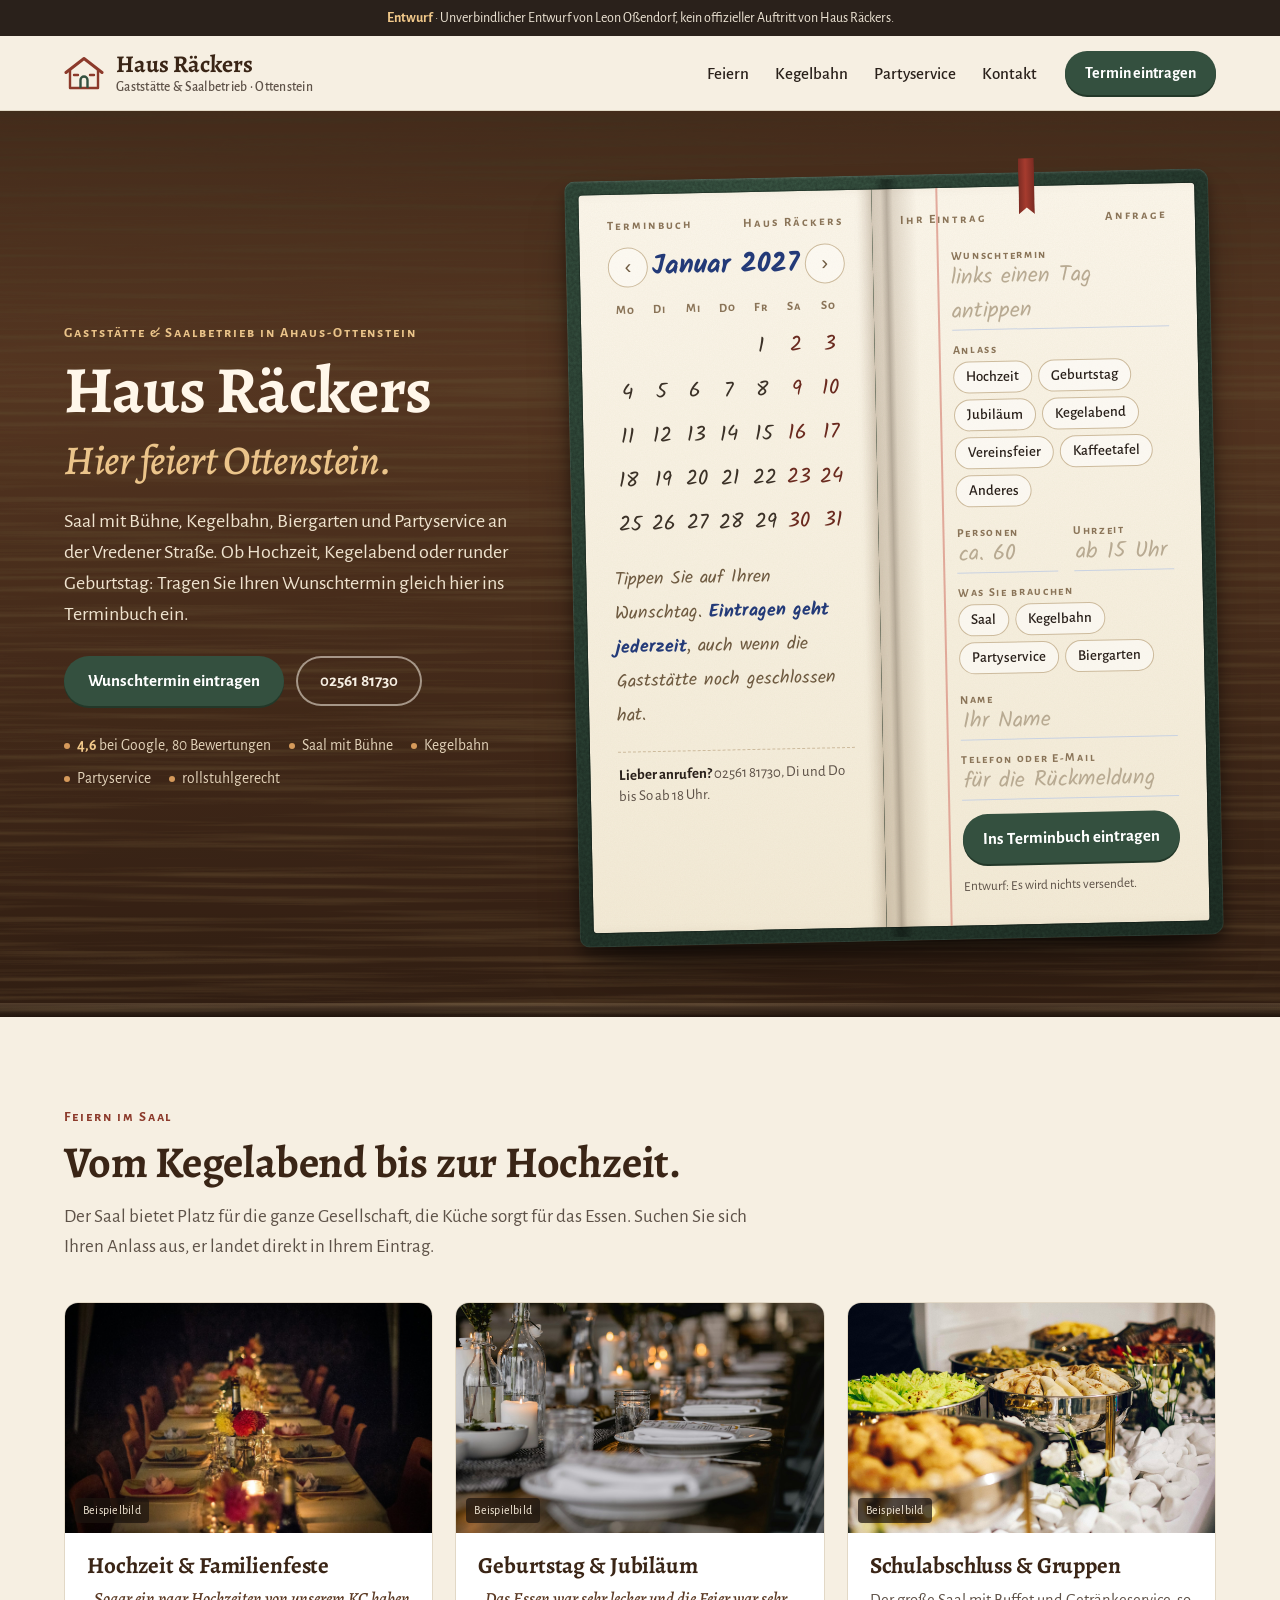
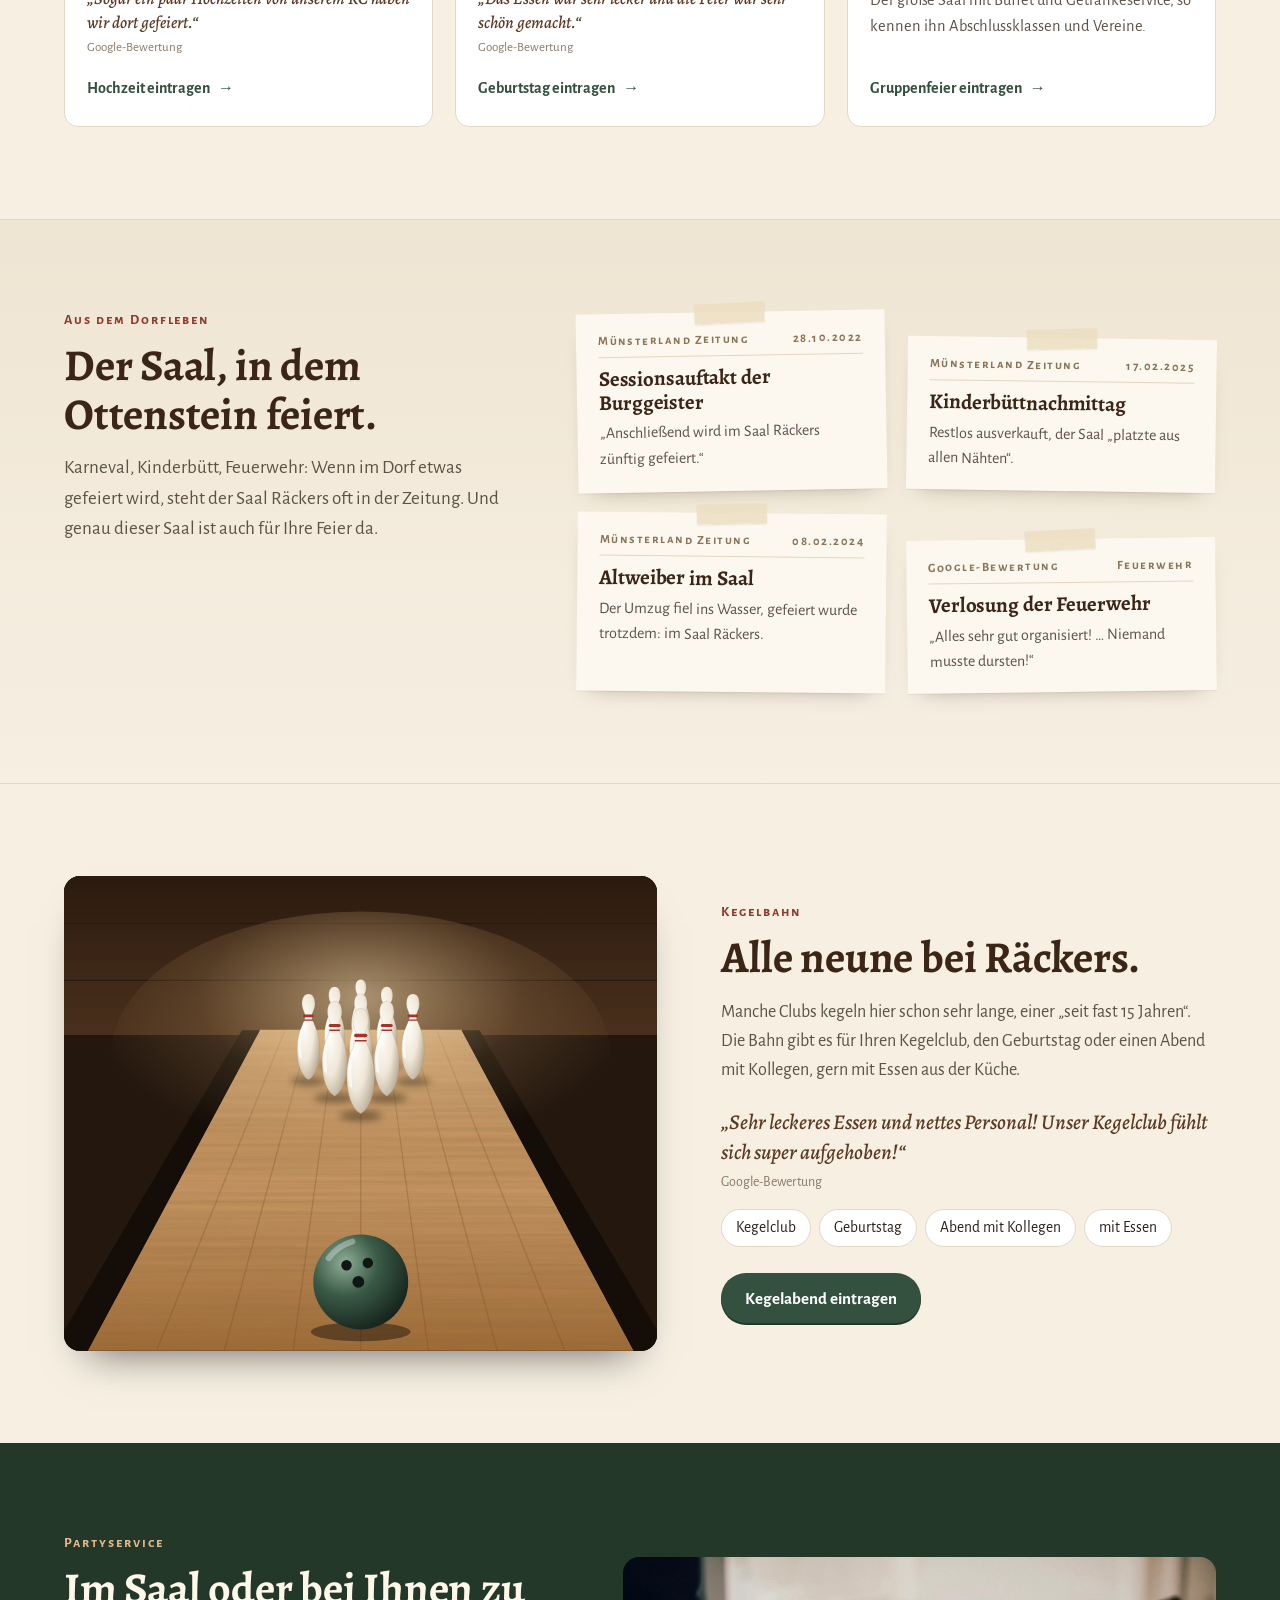
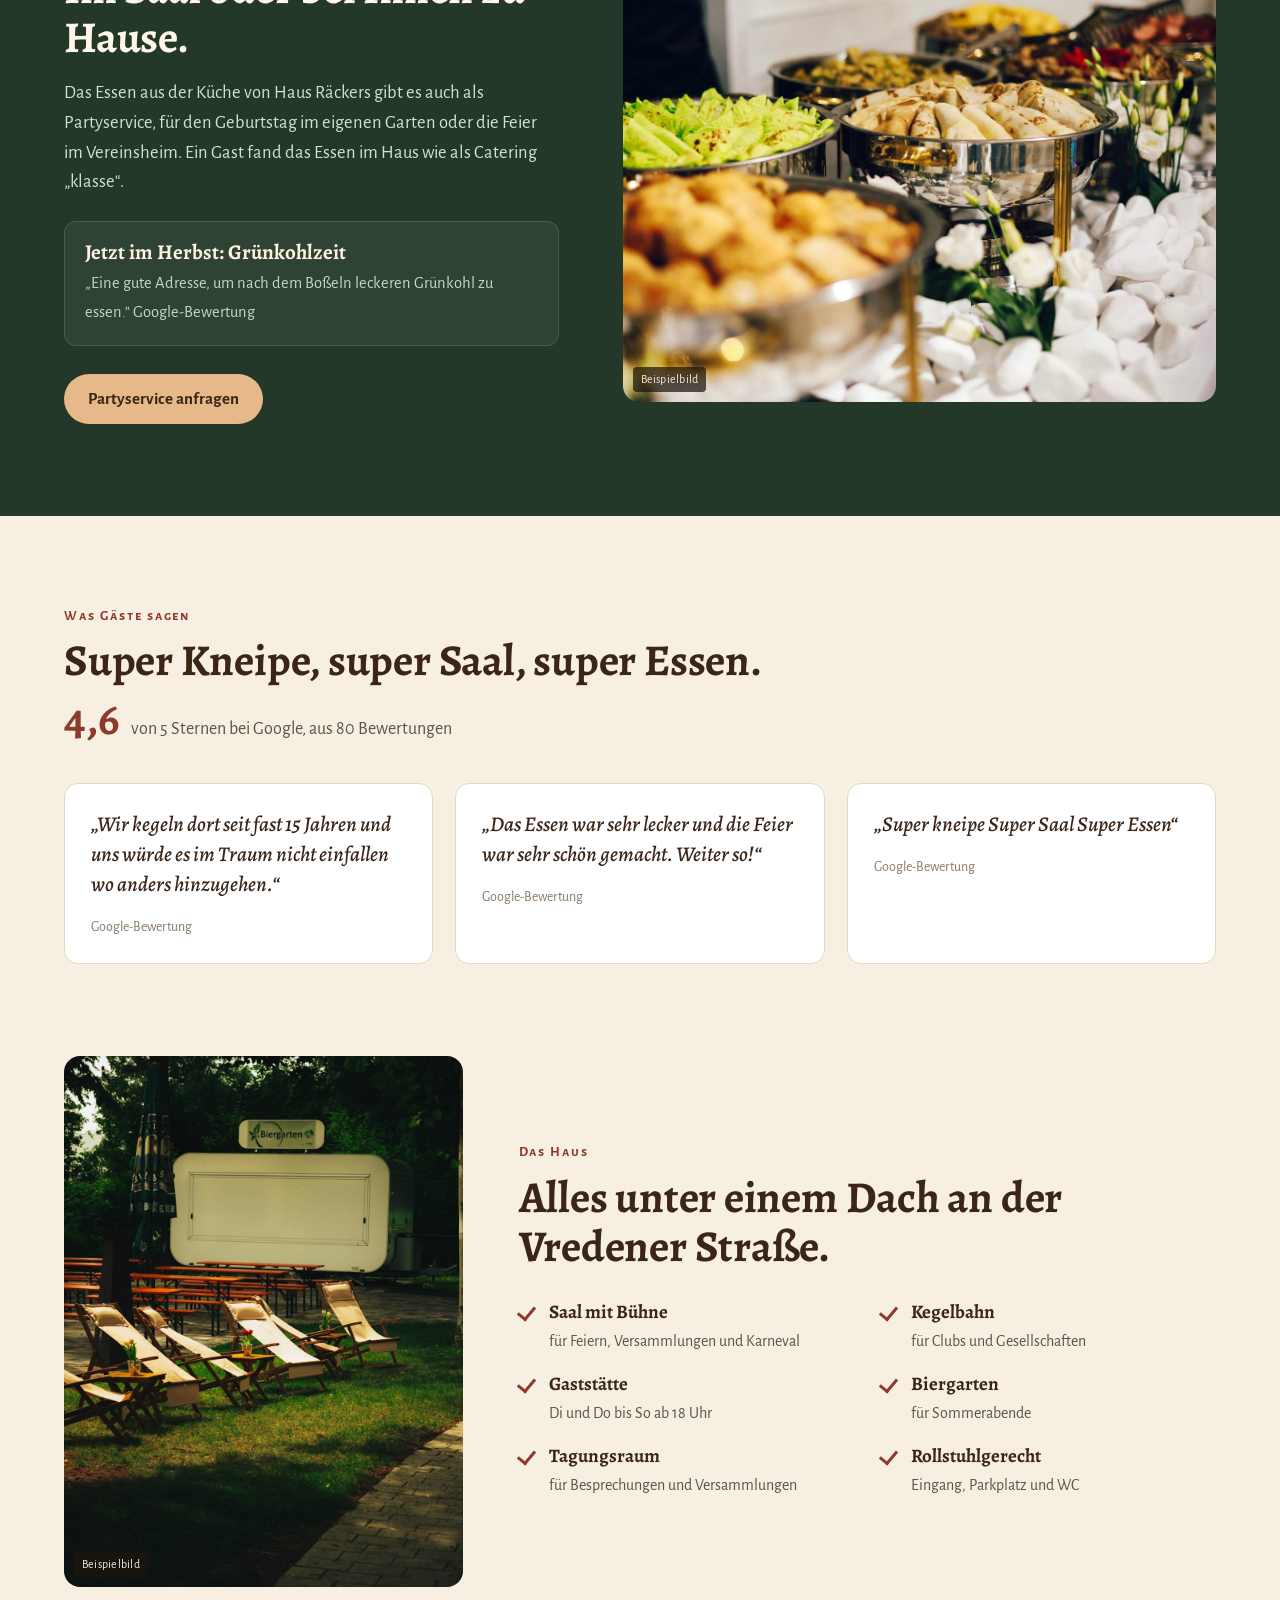
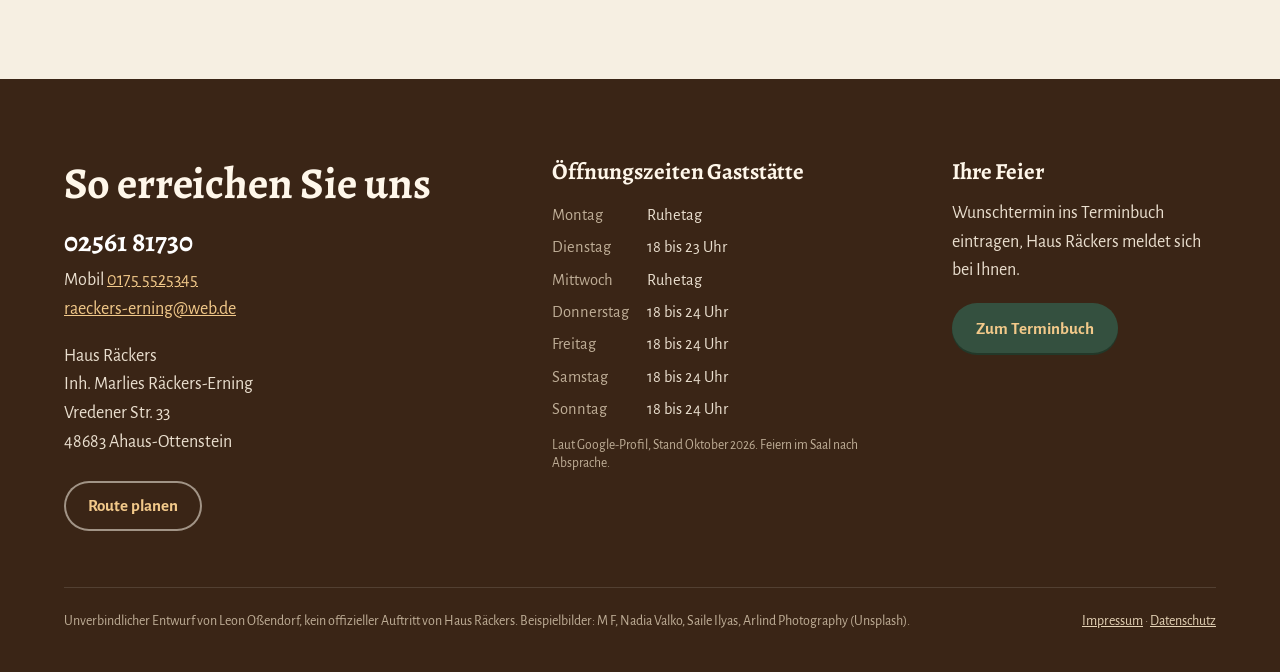
==== index.html @ 8facebb3 "Entwurf Haus Räckers: Terminbuch-Startseite Co-Authored-By: Claude Opus 5.5 <noreply@anthropic.com>" ====
<!doctype html>
<html lang="de-DE">
<head>
<meta charset="utf-8">
<meta name="viewport" content="width=device-width, initial-scale=1">
<meta name="robots" content="noindex,nofollow">
<title>Haus Räckers – Gaststätte & Saalbetrieb in Ottenstein (Entwurf)</title>
<meta name="description" content="Unverbindlicher Entwurf: Saal, Kegelbahn, Biergarten und Partyservice von Haus Räckers in Ahaus-Ottenstein.">
<link rel="preload" href="fonts/alegreya-var.woff2" as="font" type="font/woff2" crossorigin>
<link rel="preload" href="fonts/kalam-400.woff2" as="font" type="font/woff2" crossorigin>
<link rel="stylesheet" href="css/style.css">
<link rel="icon" href="data:image/svg+xml,%3Csvg xmlns='http://www.w3.org/2000/svg' viewBox='0 0 40 34'%3E%3Cpath d='M3 16 20 3l17 13v16H3Z' fill='%238C3A2B'/%3E%3Cpath d='M16 32V22a4 4 0 0 1 8 0v10' fill='%23F6EFE2'/%3E%3C/svg%3E">
</head>
<body>

<div class="entwurf-band"><b>Entwurf</b> · Unverbindlicher Entwurf von Leon Oßendorf, kein offizieller Auftritt von Haus Räckers.</div>

<header class="kopf">
  <div class="wrap">
    <a class="marke" href="#top" aria-label="Haus Räckers, zum Seitenanfang">
      <svg viewBox="0 0 40 34" aria-hidden="true">
        <path d="M2 16.5 20 2.5l18 14" fill="none" stroke="#8C3A2B" stroke-width="3" stroke-linecap="round" stroke-linejoin="round"/>
        <path d="M6 14v18h28V14" fill="none" stroke="#8C3A2B" stroke-width="2.4" stroke-linejoin="round"/>
        <path d="M16.5 32v-8a3.5 3.5 0 0 1 7 0v8" fill="none" stroke="#34503F" stroke-width="2.4"/>
        <path d="M10 19h4M26 19h4" stroke="#8C3A2B" stroke-width="2.4" stroke-linecap="round"/>
      </svg>
      <span><b>Haus Räckers</b><small>Gaststätte & Saalbetrieb · Ottenstein</small></span>
    </a>
    <nav class="nav" aria-label="Hauptnavigation">
      <a href="#feiern">Feiern</a>
      <a href="#kegeln">Kegelbahn</a>
      <a href="#partyservice">Partyservice</a>
      <a href="#kontakt">Kontakt</a>
    </nav>
    <a class="btn btn-gruen anfragen-btn" href="#terminbuch">Termin eintragen</a>
    <a class="btn btn-gruen tel" href="tel:+49256181730">Anrufen</a>
  </div>
</header>

<main id="top">

<!-- HERO: das Terminbuch auf der Theke -->
<section class="hero" aria-labelledby="h1">
  <div class="wrap">
    <div>
      <span class="eyebrow">Gaststätte & Saalbetrieb in Ahaus-Ottenstein</span>
      <h1 id="h1">Haus Räckers <em>Hier feiert Ottenstein.</em></h1>
      <p class="lead">Saal mit Bühne, Kegelbahn, Biergarten und Partyservice an der Vredener Straße. Ob Hochzeit, Kegelabend oder runder Geburtstag: Tragen Sie Ihren Wunschtermin gleich hier ins Terminbuch ein.</p>
      <div class="hero-cta">
        <a class="btn btn-gruen" href="#terminbuch">Wunschtermin eintragen</a>
        <a class="btn btn-hell" href="tel:+49256181730">02561 81730</a>
      </div>
      <ul class="fakten">
        <li><span><span class="stern">4,6</span> bei Google, 80 Bewertungen</span></li>
        <li>Saal mit Bühne</li>
        <li>Kegelbahn</li>
        <li>Partyservice</li>
        <li>rollstuhlgerecht</li>
      </ul>
    </div>

    <div class="buch" id="terminbuch">
      <span class="baendchen" aria-hidden="true"></span>
      <div class="seiten">
        <!-- linke Seite: Kalender -->
        <div class="seite links">
          <div class="kopfzeile"><span>Terminbuch</span><span>Haus Räckers</span></div>
          <div class="monat">
            <button type="button" id="vor-zurueck" aria-label="Vorheriger Monat">‹</button>
            <h2 id="monatsname" aria-live="polite">Monat</h2>
            <button type="button" id="vor-weiter" aria-label="Nächster Monat">›</button>
          </div>
          <div class="wt" aria-hidden="true"><span>Mo</span><span>Di</span><span>Mi</span><span>Do</span><span>Fr</span><span>Sa</span><span>So</span></div>
          <div class="tage" id="tage" role="grid" aria-label="Tag auswählen"></div>
          <p class="notiz">Tippen Sie auf Ihren Wunschtag. <b>Eintragen geht jederzeit</b>, auch wenn die Gaststätte noch geschlossen hat.</p>
          <p class="zeiten"><b>Lieber anrufen?</b> 02561 81730, Di und Do bis So ab 18&nbsp;Uhr.</p>
        </div>
        <!-- rechte Seite: Eintrag -->
        <form class="seite rechts" id="eintrag" novalidate>
          <div class="kopfzeile"><span>Ihr Eintrag</span><span id="seitenzahl">Anfrage</span></div>
          <div class="eintrag">
            <div class="zeile"><span class="lbl">Wunschtermin</span><div class="termin-anzeige leer" id="termin-anzeige">links einen Tag antippen</div></div>
            <div class="zeile ohne"><span class="lbl" id="lbl-anlass">Anlass</span>
              <div class="chips" role="group" aria-labelledby="lbl-anlass" data-gruppe="anlass" data-einzeln>
                <button type="button" class="chip" aria-pressed="false">Hochzeit</button>
                <button type="button" class="chip" aria-pressed="false">Geburtstag</button>
                <button type="button" class="chip" aria-pressed="false">Jubiläum</button>
                <button type="button" class="chip" aria-pressed="false">Kegelabend</button>
                <button type="button" class="chip" aria-pressed="false">Vereinsfeier</button>
                <button type="button" class="chip" aria-pressed="false">Kaffeetafel</button>
                <button type="button" class="chip" aria-pressed="false">Anderes</button>
              </div>
            </div>
            <div class="zwei">
              <label class="zeile"><span class="lbl">Personen</span><input name="personen" inputmode="numeric" placeholder="ca. 60" autocomplete="off"></label>
              <label class="zeile"><span class="lbl">Uhrzeit</span><input name="uhrzeit" placeholder="ab 15 Uhr" autocomplete="off"></label>
            </div>
            <div class="zeile ohne"><span class="lbl" id="lbl-was">Was Sie brauchen</span>
              <div class="chips" role="group" aria-labelledby="lbl-was" data-gruppe="was">
                <button type="button" class="chip" aria-pressed="false">Saal</button>
                <button type="button" class="chip" aria-pressed="false">Kegelbahn</button>
                <button type="button" class="chip" aria-pressed="false">Partyservice</button>
                <button type="button" class="chip" aria-pressed="false">Biergarten</button>
              </div>
            </div>
            <label class="zeile"><span class="lbl">Name</span><input name="name" autocomplete="name" placeholder="Ihr Name"></label>
            <label class="zeile"><span class="lbl">Telefon oder E-Mail</span><input name="kontakt" autocomplete="tel" placeholder="für die Rückmeldung"></label>
            <div class="eintragen">
              <button class="btn btn-gruen" type="submit">Ins Terminbuch eintragen</button>
              <small>Entwurf: Es wird nichts versendet.</small>
            </div>
            <p class="eingetragen-info" id="eingetragen-info" role="status"></p>
          </div>
          <div class="stempel" id="stempel" aria-hidden="true"><div>Eingetragen<span>Haus Räckers meldet sich</span></div></div>
        </form>
      </div>
    </div>
  </div>
</section>

<!-- FEIERN -->
<section class="abschnitt" id="feiern" aria-labelledby="h-feiern">
  <div class="wrap">
    <div class="kopf-text">
      <span class="eyebrow">Feiern im Saal</span>
      <h2 id="h-feiern">Vom Kegelabend bis zur Hochzeit.</h2>
      <p>Der Saal bietet Platz für die ganze Gesellschaft, die Küche sorgt für das Essen. Suchen Sie sich Ihren Anlass aus, er landet direkt in Ihrem Eintrag.</p>
    </div>
    <div class="anlaesse">
      <article class="anlass">
        <figure><img src="img/festtafel.jpg" alt="Lange festlich gedeckte Tafel mit Blumen und Kerzen" loading="lazy" width="1600" height="1067"><span class="beispiel">Beispielbild</span></figure>
        <div class="inhalt">
          <h3>Hochzeit & Familienfeste</h3>
          <blockquote>„Sogar ein paar Hochzeiten von unserem KC haben wir dort gefeiert.“<cite>Google-Bewertung</cite></blockquote>
          <button class="mehr" type="button" data-anlass="Hochzeit" data-was="Saal">Hochzeit eintragen</button>
        </div>
      </article>
      <article class="anlass">
        <figure><img src="img/gedeckt.jpg" alt="Gedeckter Tisch mit Tellern, Gläsern und Kerzen" loading="lazy" width="1400" height="933"><span class="beispiel">Beispielbild</span></figure>
        <div class="inhalt">
          <h3>Geburtstag & Jubiläum</h3>
          <blockquote>„Das Essen war sehr lecker und die Feier war sehr schön gemacht.“<cite>Google-Bewertung</cite></blockquote>
          <button class="mehr" type="button" data-anlass="Geburtstag" data-was="Saal">Geburtstag eintragen</button>
        </div>
      </article>
      <article class="anlass">
        <figure><img src="img/buffet.jpg" alt="Buffet mit warmen Speisen in Wärmebehältern" loading="lazy" width="1400" height="933"><span class="beispiel">Beispielbild</span></figure>
        <div class="inhalt">
          <h3>Schulabschluss & Gruppen</h3>
          <p>Der große Saal mit Buffet und Getränkeservice, so kennen ihn Abschlussklassen und Vereine.</p>
          <button class="mehr" type="button" data-anlass="Vereinsfeier" data-was="Saal,Partyservice">Gruppenfeier eintragen</button>
        </div>
      </article>
    </div>
  </div>
</section>

<!-- DORFLEBEN -->
<section class="abschnitt dorf" aria-labelledby="h-dorf">
  <div class="wrap">
    <div class="kopf-text">
      <span class="eyebrow">Aus dem Dorfleben</span>
      <h2 id="h-dorf">Der Saal, in dem Ottenstein feiert.</h2>
      <p>Karneval, Kinderbütt, Feuerwehr: Wenn im Dorf etwas gefeiert wird, steht der Saal Räckers oft in der Zeitung. Und genau dieser Saal ist auch für Ihre Feier da.</p>
    </div>
    <div class="ausschnitte">
      <article class="ausschnitt">
        <div class="q"><span>Münsterland Zeitung</span><span>28.10.2022</span></div>
        <h3>Sessionsauftakt der Burggeister</h3>
        <p>„Anschließend wird im Saal Räckers zünftig gefeiert.“</p>
      </article>
      <article class="ausschnitt">
        <div class="q"><span>Münsterland Zeitung</span><span>17.02.2025</span></div>
        <h3>Kinderbüttnachmittag</h3>
        <p>Restlos ausverkauft, der Saal „platzte aus allen Nähten“.</p>
      </article>
      <article class="ausschnitt">
        <div class="q"><span>Münsterland Zeitung</span><span>08.02.2024</span></div>
        <h3>Altweiber im Saal</h3>
        <p>Der Umzug fiel ins Wasser, gefeiert wurde trotzdem: im Saal Räckers.</p>
      </article>
      <article class="ausschnitt">
        <div class="q"><span>Google-Bewertung</span><span>Feuerwehr</span></div>
        <h3>Verlosung der Feuerwehr</h3>
        <p>„Alles sehr gut organisiert! … Niemand musste dursten!“</p>
      </article>
    </div>
  </div>
</section>

<!-- KEGELBAHN -->
<section class="abschnitt kegel" id="kegeln" aria-labelledby="h-kegel">
  <div class="wrap">
    <div class="bahn" id="bahn" role="img" aria-label="Illustration: Kegelbahn mit neun Kegeln">
      <svg viewBox="0 0 500 400" preserveAspectRatio="xMidYMid slice" aria-hidden="true">
        <defs>
          <linearGradient id="bahnholz" x1="0" y1="0" x2="0" y2="1"><stop offset="0" stop-color="#B9844D"/><stop offset=".5" stop-color="#C99660"/><stop offset="1" stop-color="#A06C37"/></linearGradient>
          <linearGradient id="wand" x1="0" y1="0" x2="0" y2="1"><stop offset="0" stop-color="#2B1A0F"/><stop offset="1" stop-color="#4A301C"/></linearGradient>
          <radialGradient id="lampe" cx=".5" cy=".3" r=".55"><stop offset="0" stop-color="#FFE7B8" stop-opacity=".55"/><stop offset=".6" stop-color="#FFD58F" stop-opacity=".12"/><stop offset="1" stop-color="#FFD58F" stop-opacity="0"/></radialGradient>
          <linearGradient id="spiegel" x1="0" y1="0" x2="0" y2="1"><stop offset="0" stop-color="#fff" stop-opacity=".22"/><stop offset=".35" stop-color="#fff" stop-opacity=".04"/><stop offset="1" stop-color="#fff" stop-opacity="0"/></linearGradient>
          <radialGradient id="kegelk" cx=".32" cy=".35" r=".85"><stop offset="0" stop-color="#FFFEFA"/><stop offset=".5" stop-color="#F0E8D9"/><stop offset="1" stop-color="#A89A82"/></radialGradient>
          <radialGradient id="kugelk" cx=".33" cy=".3" r=".78"><stop offset="0" stop-color="#8FAE98"/><stop offset=".45" stop-color="#3A5A46"/><stop offset="1" stop-color="#132019"/></radialGradient>
          <filter id="holzkorn" x="0" y="0" width="100%" height="100%"><feTurbulence type="fractalNoise" baseFrequency=".004 .3" numOctaves="3" seed="5"/><feColorMatrix values="0 0 0 0 .25  0 0 0 0 .13  0 0 0 0 .04  0 0 0 .4 0"/><feComposite in2="SourceGraphic" operator="in"/></filter>
          <filter id="weich"><feGaussianBlur stdDeviation="3"/></filter>
          <symbol id="kg" viewBox="0 0 40 110">
            <path d="M20 2c6 0 8 6 8 12 0 7-4 11-4 16 0 6 10 18 10 40 0 20-6 34-14 38-8-4-14-18-14-38 0-22 10-34 10-40 0-5-4-9-4-16 0-6 2-12 8-12Z" fill="url(#kegelk)" stroke="#8D7E66" stroke-opacity=".35" stroke-width=".6"/>
            <path d="M15 29.2h10" stroke="#A8322A" stroke-width="3.4" stroke-linecap="round"/><path d="M14.6 34.4h10.8" stroke="#A8322A" stroke-width="1.5" stroke-linecap="round"/>
            <path d="M12 46c-3 8-4 20-2 34" stroke="#fff" stroke-width="3" stroke-linecap="round" opacity=".7" fill="none"/>
          </symbol>
        </defs>
        <rect width="500" height="400" fill="#24170E"/>
        <rect width="500" height="134" fill="url(#wand)"/>
        <g stroke="#1B110A" stroke-opacity=".6"><path d="M0 40h500M0 88h500"/></g>
        <path d="M165 130 L335 130 L480 400 L20 400 Z" fill="url(#bahnholz)"/>
        <path d="M165 130 L335 130 L480 400 L20 400 Z" fill="#000" filter="url(#holzkorn)"/>
        <g stroke="#7A4C22" stroke-opacity=".35" stroke-width="1">
          <path d="M186 130 L78 400"/><path d="M207 130 L135 400"/><path d="M229 130 L193 400"/><path d="M250 130 L250 400"/><path d="M271 130 L307 400"/><path d="M293 130 L365 400"/><path d="M314 130 L422 400"/>
        </g>
        <path d="M165 130 L335 130 L480 400 L20 400 Z" fill="url(#spiegel)"/>
        <path d="M20 400 L165 130 L150 130 L-10 400Z" fill="#150D07"/><path d="M480 400 L335 130 L350 130 L510 400Z" fill="#150D07"/>
        <path d="M165 130h170" stroke="#E9C58C" stroke-opacity=".35" stroke-width="1.5"/>
        <ellipse cx="250" cy="150" rx="210" ry="120" fill="url(#lampe)"/>
        <g opacity=".35" filter="url(#weich)"><ellipse cx="250" cy="148" rx="12" ry="3.1" fill="#000"/><ellipse cx="228" cy="160" rx="14" ry="3.4" fill="#000"/><ellipse cx="272" cy="160" rx="14" ry="3.4" fill="#000"/><ellipse cx="206" cy="173" rx="15" ry="3.8" fill="#000"/><ellipse cx="250" cy="173" rx="15" ry="3.8" fill="#000"/><ellipse cx="294" cy="173" rx="15" ry="3.8" fill="#000"/><ellipse cx="228" cy="187" rx="17" ry="4.2" fill="#000"/><ellipse cx="272" cy="187" rx="17" ry="4.2" fill="#000"/><ellipse cx="250" cy="202" rx="18" ry="4.6" fill="#000"/></g>
        <g>
          <use href="#kg" x="238.6" y="86" width="22.9" height="62"/>
          <use href="#kg" x="215.4" y="92" width="25.2" height="68"/>
          <use href="#kg" x="259.4" y="92" width="25.2" height="68"/>
          <use href="#kg" x="192.1" y="98" width="27.8" height="75"/>
          <use href="#kg" x="236.1" y="98" width="27.8" height="75"/>
          <use href="#kg" x="280.1" y="98" width="27.8" height="75"/>
          <use href="#kg" x="212.7" y="104" width="30.7" height="83"/>
          <use href="#kg" x="256.6" y="104" width="30.7" height="83"/>
          <use href="#kg" x="233.0" y="110" width="34.0" height="92"/>
        </g>
        <g class="kugel"><ellipse cx="250" cy="384" rx="42" ry="8" fill="#000" opacity=".4"/><circle cx="250" cy="342" r="40" fill="url(#kugelk)"/><circle cx="238" cy="328" r="4.4" fill="#0E1712"/><circle cx="256" cy="326" r="4.4" fill="#0E1712"/><circle cx="248" cy="342" r="5" fill="#0E1712"/><path d="M223 322a36 36 0 0 1 20-14" stroke="#fff" stroke-opacity=".32" stroke-width="5" stroke-linecap="round" fill="none"/></g>
      </svg>
    </div>
    <div>
      <span class="eyebrow">Kegelbahn</span>
      <h2 id="h-kegel">Alle neune bei Räckers.</h2>
      <p style="margin-top:16px;color:var(--ink-2)">Manche Clubs kegeln hier schon sehr lange, einer „seit fast 15 Jahren“. Die Bahn gibt es für Ihren Kegelclub, den Geburtstag oder einen Abend mit Kollegen, gern mit Essen aus der Küche.</p>
      <blockquote style="margin:22px 0 0;font:italic 500 21px/1.45 Alegreya,serif;color:var(--holz)">„Sehr leckeres Essen und nettes Personal! Unser Kegelclub fühlt sich super aufgehoben!“<cite style="display:block;font:400 14px Alegreya Sans,sans-serif;color:#8A7A6A;margin-top:6px;font-style:normal">Google-Bewertung</cite></blockquote>
      <ul class="pills"><li>Kegelclub</li><li>Geburtstag</li><li>Abend mit Kollegen</li><li>mit Essen</li></ul>
      <button class="btn btn-gruen" type="button" data-anlass="Kegelabend" data-was="Kegelbahn">Kegelabend eintragen</button>
    </div>
  </div>
</section>

<!-- PARTYSERVICE -->
<section class="abschnitt party" id="partyservice" aria-labelledby="h-party">
  <div class="wrap">
    <div>
      <span class="eyebrow">Partyservice</span>
      <h2 id="h-party">Im Saal oder bei Ihnen zu Hause.</h2>
      <p style="margin-top:16px">Das Essen aus der Küche von Haus Räckers gibt es auch als Partyservice, für den Geburtstag im eigenen Garten oder die Feier im Vereinsheim. Ein Gast fand das Essen im Haus wie als Catering „klasse“.</p>
      <div class="saison">
        <b>Jetzt im Herbst: Grünkohlzeit</b>
        <span>„Eine gute Adresse, um nach dem Boßeln leckeren Grünkohl zu essen.“ Google-Bewertung</span>
      </div>
      <button class="btn btn-gruen" style="background:#E7B98A;color:var(--holz-d);box-shadow:none" type="button" data-anlass="Anderes" data-was="Partyservice">Partyservice anfragen</button>
    </div>
    <figure><img src="img/buffet.jpg" alt="Buffet mit warmen Speisen" loading="lazy" width="1400" height="933"><span class="beispiel">Beispielbild</span></figure>
  </div>
</section>

<!-- STIMMEN -->
<section class="abschnitt" aria-labelledby="h-stimmen">
  <div class="wrap">
    <div class="kopf-text">
      <span class="eyebrow">Was Gäste sagen</span>
      <h2 id="h-stimmen">Super Kneipe, super Saal, super Essen.</h2>
      <div class="bewertung"><b>4,6</b><span>von 5 Sternen bei Google, aus 80 Bewertungen</span></div>
    </div>
    <div class="stimmen-grid">
      <figure class="stimme" style="margin:0"><p>„Wir kegeln dort seit fast 15 Jahren und uns würde es im Traum nicht einfallen wo anders hinzugehen.“</p><span>Google-Bewertung</span></figure>
      <figure class="stimme" style="margin:0"><p>„Das Essen war sehr lecker und die Feier war sehr schön gemacht. Weiter so!“</p><span>Google-Bewertung</span></figure>
      <figure class="stimme" style="margin:0"><p>„Super kneipe Super Saal Super Essen“</p><span>Google-Bewertung</span></figure>
    </div>
  </div>
</section>

<!-- HAUS -->
<section class="abschnitt haus" aria-labelledby="h-haus" style="padding-top:0">
  <div class="wrap">
    <figure><img src="img/biergarten.jpg" alt="Biergarten mit Bänken und Liegestühlen unter Bäumen" loading="lazy" width="1000" height="1500"><span class="beispiel">Beispielbild</span></figure>
    <div>
      <span class="eyebrow">Das Haus</span>
      <h2 id="h-haus">Alles unter einem Dach an der Vredener Straße.</h2>
      <ul class="ausstattung">
        <li><b>Saal mit Bühne</b><span>für Feiern, Versammlungen und Karneval</span></li>
        <li><b>Kegelbahn</b><span>für Clubs und Gesellschaften</span></li>
        <li><b>Gaststätte</b><span>Di und Do bis So ab 18 Uhr</span></li>
        <li><b>Biergarten</b><span>für Sommerabende</span></li>
        <li><b>Tagungsraum</b><span>für Besprechungen und Versammlungen</span></li>
        <li><b>Rollstuhlgerecht</b><span>Eingang, Parkplatz und WC</span></li>
      </ul>
    </div>
  </div>
</section>

</main>

<!-- KONTAKT -->
<footer class="kontakt" id="kontakt">
  <div class="wrap">
    <div>
      <h2>So erreichen Sie uns</h2>
      <a class="gross" href="tel:+49256181730">02561 81730</a><br>
      <span>Mobil <a href="tel:+491755525345">0175 5525345</a></span><br>
      <a href="mailto:raeckers-erning@web.de">raeckers-erning@web.de</a>
      <p style="margin-top:18px">Haus Räckers<br>Inh. Marlies Räckers-Erning<br>Vredener Str. 33<br>48683 Ahaus-Ottenstein</p>
      <a class="btn btn-hell" style="margin-top:6px" href="https://www.google.com/maps/search/?api=1&query=Vredener+Str.+33,+48683+Ahaus-Ottenstein" target="_blank" rel="noopener">Route planen</a>
    </div>
    <div>
      <h3 style="color:#FFF7EA;margin-bottom:14px">Öffnungszeiten Gaststätte</h3>
      <table>
        <tr><td>Montag</td><td>Ruhetag</td></tr>
        <tr><td>Dienstag</td><td>18 bis 23 Uhr</td></tr>
        <tr><td>Mittwoch</td><td>Ruhetag</td></tr>
        <tr><td>Donnerstag</td><td>18 bis 24 Uhr</td></tr>
        <tr><td>Freitag</td><td>18 bis 24 Uhr</td></tr>
        <tr><td>Samstag</td><td>18 bis 24 Uhr</td></tr>
        <tr><td>Sonntag</td><td>18 bis 24 Uhr</td></tr>
      </table>
      <small>Laut Google-Profil, Stand Oktober 2026. Feiern im Saal nach Absprache.</small>
    </div>
    <div>
      <h3 style="color:#FFF7EA;margin-bottom:14px">Ihre Feier</h3>
      <p>Wunschtermin ins Terminbuch eintragen, Haus Räckers meldet sich bei Ihnen.</p>
      <a class="btn btn-gruen" href="#terminbuch">Zum Terminbuch</a>
    </div>
  </div>
  <div class="wrap">
    <div class="fuss" style="grid-column:1/-1">
      <span>Unverbindlicher Entwurf von Leon Oßendorf, kein offizieller Auftritt von Haus Räckers. Beispielbilder: M F, Nadia Valko, Saile Ilyas, Arlind Photography (Unsplash).</span>
      <span><a href="impressum.html">Impressum</a> · <a href="datenschutz.html">Datenschutz</a></span>
    </div>
  </div>
</footer>

<div class="handyleiste">
  <a class="btn anrufen" href="tel:+49256181730">Anrufen</a>
  <a class="btn btn-gruen" href="#terminbuch">Termin eintragen</a>
</div>

<script src="js/main.js"></script>
</body>
</html>
---- css/style.css ----
@font-face { font-family: "Alegreya"; src: url("../fonts/alegreya-var.woff2") format("woff2"); font-weight: 400 900; font-display: swap; }
@font-face { font-family: "Alegreya"; src: url("../fonts/alegreya-var-italic.woff2") format("woff2"); font-weight: 400 900; font-style: italic; font-display: swap; }
@font-face { font-family: "Alegreya Sans"; src: url("../fonts/alegreyasans-400.woff2") format("woff2"); font-weight: 400; font-display: swap; }
@font-face { font-family: "Alegreya Sans"; src: url("../fonts/alegreyasans-500.woff2") format("woff2"); font-weight: 500; font-display: swap; }
@font-face { font-family: "Alegreya Sans"; src: url("../fonts/alegreyasans-700.woff2") format("woff2"); font-weight: 700; font-display: swap; }
@font-face { font-family: "Alegreya Sans SC"; src: url("../fonts/alegreyasanssc-700.woff2") format("woff2"); font-weight: 700; font-display: swap; }
@font-face { font-family: "Kalam"; src: url("../fonts/kalam-400.woff2") format("woff2"); font-weight: 400; font-display: swap; }
@font-face { font-family: "Kalam"; src: url("../fonts/kalam-700.woff2") format("woff2"); font-weight: 700; font-display: swap; }

:root {
  --klinker: #8C3A2B; --klinker-d: #6A2A1F; --klinker-h: #B5583F;
  --saal: #34503F; --saal-d: #233829; --saal-h: #4F7560;
  --holz: #5B3A24; --holz-d: #3A2516; --holz-h: #8A5A36;
  --papier: #FBF6EA; --papier-2: #F3EAD6; --linie: #C9D2E2; --rand: #D98C7E;
  --tinte: #233A78; --tinte-h: #2F4C98; --rot-tinte: #A8322A;
  --creme: #F6EFE2; --ink: #2A211B; --ink-2: #5E5248; --stein: #E2D8C6;
  --maxw: 1200px;
  --wood: url("data:image/svg+xml,%3Csvg xmlns='http://www.w3.org/2000/svg' width='1600' height='420'%3E%3Cfilter id='g'%3E%3CfeTurbulence type='fractalNoise' baseFrequency='0.0028 0.16' numOctaves='4' seed='11' stitchTiles='stitch'/%3E%3CfeColorMatrix values='0 0 0 0 0.10 0 0 0 0 0.05 0 0 0 0 0.02 2.6 0 0 0 -1.15'/%3E%3C/filter%3E%3Crect width='1600' height='420' filter='url(%23g)'/%3E%3C/svg%3E");
  --paper: url("data:image/svg+xml,%3Csvg xmlns='http://www.w3.org/2000/svg' width='300' height='300'%3E%3Cfilter id='p'%3E%3CfeTurbulence type='fractalNoise' baseFrequency='.8' numOctaves='3' seed='3'/%3E%3CfeColorMatrix values='0 0 0 0 0.45 0 0 0 0 0.36 0 0 0 0 0.22 0 0 0 .07 0'/%3E%3C/filter%3E%3Crect width='300' height='300' filter='url(%23p)'/%3E%3C/svg%3E");
  --leder: url("data:image/svg+xml,%3Csvg xmlns='http://www.w3.org/2000/svg' width='260' height='260'%3E%3Cfilter id='l'%3E%3CfeTurbulence type='fractalNoise' baseFrequency='.35' numOctaves='4' seed='8'/%3E%3CfeColorMatrix values='0 0 0 0 0 0 0 0 0 0 0 0 0 0 0 0 0 0 .32 0'/%3E%3C/filter%3E%3Crect width='260' height='260' filter='url(%23l)'/%3E%3C/svg%3E");
}

* { box-sizing: border-box; }
html { scroll-behavior: smooth; -webkit-text-size-adjust: 100%; }
body { margin: 0; font: 400 18px/1.6 "Alegreya Sans", system-ui, sans-serif; color: var(--ink); background: var(--creme); }
img { max-width: 100%; display: block; }
a { color: var(--klinker); }
h1, h2, h3 { font-family: "Alegreya", Georgia, serif; font-weight: 700; line-height: 1.12; margin: 0; letter-spacing: -.005em; }
h2 { font-size: clamp(30px, 4vw, 44px); color: var(--holz-d); }
h3 { font-size: 23px; color: var(--holz-d); }
p { margin: 0 0 1em; }
.wrap { max-width: var(--maxw); margin: 0 auto; padding: 0 24px; }
.eyebrow { font: 700 14px/1.2 "Alegreya Sans SC", "Alegreya Sans", sans-serif; letter-spacing: .14em; color: var(--klinker); margin: 0 0 12px; display: block; }
.btn { display: inline-flex; align-items: center; gap: 10px; min-height: 50px; padding: 0 24px; border-radius: 99px; font: 700 17px/1 "Alegreya Sans", sans-serif; text-decoration: none; border: 0; cursor: pointer; transition: transform .25s ease, background .25s ease, box-shadow .25s ease; }
.btn:focus-visible, button:focus-visible, a:focus-visible, input:focus-visible, textarea:focus-visible { outline: 3px solid #E7B85C; outline-offset: 3px; }
.btn-gruen { background: var(--saal); color: #fff; box-shadow: 0 2px 0 var(--saal-d); }
.btn-gruen:hover { background: var(--saal-h); transform: translateY(-1px); }
.btn-hell { background: transparent; color: var(--creme); box-shadow: inset 0 0 0 2px rgba(246,239,226,.55); }
.btn-hell:hover { box-shadow: inset 0 0 0 2px var(--creme); }

/* Entwurf-Hinweis */
.entwurf-band { background: var(--ink); color: #EFE6D6; font-size: 14px; text-align: center; padding: 7px 16px; }
.entwurf-band b { color: #F2C98A; }

/* Kopf */
.kopf { position: sticky; top: 0; z-index: 40; background: rgba(246,239,226,.96); backdrop-filter: blur(6px); border-bottom: 1px solid var(--stein); }
.kopf .wrap { display: flex; align-items: center; gap: 28px; height: 74px; }
.marke { display: flex; align-items: center; gap: 12px; text-decoration: none; color: var(--holz-d); }
.marke svg { width: 40px; height: 34px; flex: none; }
.marke b { display: block; font: 700 24px/1 "Alegreya", serif; }
.marke small { display: block; font: 500 13.5px/1.2 "Alegreya Sans", sans-serif; color: var(--ink-2); margin-top: 3px; letter-spacing: .02em; }
.nav { display: flex; gap: 26px; margin-left: auto; }
.nav a { color: var(--ink); text-decoration: none; font-weight: 500; font-size: 17px; }
.nav a:hover { color: var(--klinker); }
.kopf .btn { min-height: 44px; padding: 0 20px; font-size: 16px; }
.kopf .tel { display: none; }

/* Hero: das Buch auf der Theke */
.hero { position: relative; color: var(--creme); overflow: hidden;
  background: linear-gradient(180deg, rgba(0,0,0,.28), rgba(0,0,0,0) 30%, rgba(0,0,0,.18)), var(--wood) 0 0 / 1600px 420px, linear-gradient(180deg, #5E3C25, #4A2E1C 60%, #3B2416); }
.hero::after { content: ""; position: absolute; left: 0; right: 0; bottom: 0; height: 14px; background: linear-gradient(180deg, rgba(255,226,180,.16), rgba(0,0,0,.35)); }
.hero .wrap { display: grid; grid-template-columns: minmax(0, 5fr) minmax(0, 7fr); gap: 48px; align-items: center; padding-top: 64px; padding-bottom: 76px; }
.hero .eyebrow { color: #EBC48A; }
.hero h1 { font-size: clamp(42px, 5.4vw, 66px); color: #FFF7EA; }
.hero h1 em { display: block; font-style: italic; font-weight: 500; color: #EBC48A; font-size: .62em; margin-top: 10px; }
.hero .lead { font-size: 20px; line-height: 1.55; color: #EFE3CF; margin: 22px 0 26px; max-width: 30em; }
.hero-cta { display: flex; flex-wrap: wrap; gap: 12px; }
.hero .fakten { display: flex; flex-wrap: wrap; gap: 8px 18px; margin: 28px 0 0; padding: 0; list-style: none; font-size: 15.5px; color: #E3D3BA; }
.hero .fakten li { display: flex; align-items: center; gap: 7px; }
.hero .fakten li::before { content: ""; width: 6px; height: 6px; border-radius: 50%; background: #D69A5B; }
.hero .stern { color: #F2C98A; font-weight: 700; }

/* Das Buch */
.buch { position: relative; padding: 14px; border-radius: 10px 12px 12px 10px;
  background: var(--leder), radial-gradient(120% 140% at 30% 10%, #3E5C49, #2A4033 55%, #1D2E24);
  box-shadow: 0 30px 50px -18px rgba(0,0,0,.65), 0 8px 14px rgba(0,0,0,.35), inset 0 0 0 1px rgba(255,255,255,.06), inset 0 2px 2px rgba(255,255,255,.08);
  transform: rotate(-1.2deg); }
.buch::before { content: ""; position: absolute; left: 50%; top: 4px; bottom: 4px; width: 26px; margin-left: -13px; background: linear-gradient(90deg, rgba(0,0,0,0), rgba(0,0,0,.35) 45%, rgba(0,0,0,.35) 55%, rgba(0,0,0,0)); border-radius: 6px; }
.seiten { position: relative; display: grid; grid-template-columns: 1fr 1fr; border-radius: 4px; box-shadow: 0 0 0 1px rgba(0,0,0,.25); }
.seiten::after { content: ""; position: absolute; left: 50%; top: 0; bottom: 0; width: 60px; margin-left: -30px; pointer-events: none;
  background: linear-gradient(90deg, rgba(90,60,30,0), rgba(90,60,30,.16) 40%, rgba(60,40,20,.34) 50%, rgba(90,60,30,.16) 60%, rgba(90,60,30,0)); }
.seite { position: relative; color: var(--ink); padding: 26px 28px 30px; min-height: 520px;
  background: var(--paper), linear-gradient(180deg, var(--papier), var(--papier-2)); }
.seite.links { border-radius: 4px 0 0 4px; box-shadow: inset -10px 0 18px -12px rgba(80,50,20,.35); }
.seite.rechts { border-radius: 0 4px 4px 0; box-shadow: inset 10px 0 18px -12px rgba(80,50,20,.35); }
.seite.rechts::before { content: ""; position: absolute; top: 0; bottom: 0; left: 64px; width: 1.5px; background: var(--rand); opacity: .7; }
.seite .kopfzeile { display: flex; justify-content: space-between; align-items: baseline; font: 700 12.5px/1 "Alegreya Sans SC", sans-serif; letter-spacing: .16em; color: #8A7458; margin-bottom: 14px; }
.baendchen { position: absolute; top: -14px; right: 27%; width: 16px; height: 56px; z-index: 3; pointer-events: none;
  background: linear-gradient(90deg, #7A2B22, #A63B2E 45%, #7A2B22); clip-path: polygon(0 0, 100% 0, 100% 100%, 50% 88%, 0 100%); box-shadow: 0 2px 3px rgba(0,0,0,.25); }

/* Kalender auf der linken Seite */
.monat { display: flex; align-items: center; justify-content: space-between; margin: 0 0 6px; }
.monat h2 { white-space: nowrap; font: 700 27px/1.1 "Kalam", cursive; color: var(--tinte); letter-spacing: 0; }
.monat button { width: 40px; height: 40px; border-radius: 50%; border: 1.5px solid #CDBB9D; background: rgba(255,255,255,.4); color: #6E5A40; font-size: 20px; cursor: pointer; transition: background .2s; }
.monat button:hover { background: #fff; }
.monat button:disabled { opacity: .3; cursor: default; }
.wt, .tage { display: grid; grid-template-columns: repeat(7, 1fr); text-align: center; }
.wt span { font: 700 12.5px/34px "Alegreya Sans SC", sans-serif; letter-spacing: .08em; color: #8A7458; }
.tage button { position: relative; height: 44px; border: 0; background: none; font: 400 21px/1 "Kalam", cursive; color: #3B3127; cursor: pointer; border-radius: 6px; padding: 0; }
.tage button:hover:not(:disabled) { background: rgba(35,58,120,.07); }
.tage button:disabled { color: #C4B59C; cursor: default; }
.tage button.wochenende { color: var(--klinker-d); }
.tage button svg { position: absolute; left: 50%; top: 50%; width: 46px; height: 40px; margin: -20px 0 0 -23px; pointer-events: none; overflow: visible; }
.tage button svg path { fill: none; stroke: var(--rot-tinte); stroke-width: 2.2; stroke-linecap: round; stroke-dasharray: 140; stroke-dashoffset: 140; }
.tage button.gewaehlt svg path { animation: kringel .7s ease-out forwards; }
@keyframes kringel { to { stroke-dashoffset: 0; } }
.notiz { margin-top: 16px; font: 400 18px/34px "Kalam", cursive; color: #6E5A40; }
.notiz b { color: var(--tinte); font-weight: 700; }
.zeiten { margin-top: 10px; font-size: 15px; line-height: 1.45; color: var(--ink-2); border-top: 1px dashed #CDBB9D; padding-top: 12px; }
.zeiten b { color: var(--ink); }

/* Formular auf der rechten Seite */
.eintrag { padding-left: 50px; }
.zeile { display: block; position: relative; margin: 0 0 4px; min-height: 34px; border-bottom: 1px solid var(--linie); }
.zeile.ohne { border-bottom: 0; }
.zeile > span.lbl { display: block; font: 700 12px/1 "Alegreya Sans SC", sans-serif; letter-spacing: .14em; color: #8A7458; padding-top: 9px; }
.zeile input, .zeile textarea { width: 100%; border: 0; background: transparent; font: 400 22px/34px "Kalam", cursive; color: var(--tinte); padding: 0 2px; margin: 0; height: 34px; }
.zeile textarea { height: 68px; resize: none; display: block; }
.zeile input::placeholder, .zeile textarea::placeholder { color: #B8AA92; }
.termin-anzeige { font: 700 22px/34px "Kalam", cursive; color: var(--tinte); min-height: 34px; }
.termin-anzeige.leer { color: #B8AA92; font-weight: 400; }
.chips { display: flex; flex-wrap: wrap; gap: 6px 6px; padding: 6px 0 6px; }
.chip { border: 1.5px solid #CDBB9D; background: rgba(255,255,255,.55); border-radius: 99px; padding: 0 12px; height: 32px; font: 500 15px/1 "Alegreya Sans", sans-serif; color: var(--ink); cursor: pointer; transition: background .2s, border-color .2s, color .2s; }
.chip:hover { border-color: #A88F6A; }
.chip[aria-pressed="true"] { background: var(--saal); border-color: var(--saal); color: #fff; }
.zwei { display: grid; grid-template-columns: 1fr 1fr; gap: 0 16px; }
.eintragen .btn { white-space: nowrap; padding: 0 20px; }
.eintragen { margin-top: 14px; display: flex; align-items: center; gap: 14px; flex-wrap: wrap; }
.eintragen small { font-size: 13.5px; color: var(--ink-2); line-height: 1.3; }
.stempel { position: absolute; right: 14px; top: 6px; width: 150px; height: 70px; display: grid; place-items: center; text-align: center; color: var(--rot-tinte);
  border: 3px solid currentColor; border-radius: 10px; font: 700 15px/1.15 "Alegreya Sans SC", sans-serif; letter-spacing: .08em; transform: rotate(-9deg) scale(1.15); opacity: 0; pointer-events: none;
  mix-blend-mode: multiply; transition: opacity .35s ease, transform .35s ease; box-shadow: inset 0 0 0 3px rgba(255,255,255,.0); }
.stempel span { display: block; font: 400 13px/1.2 "Kalam", cursive; letter-spacing: 0; text-transform: none; }
.stempel.an { opacity: .82; transform: rotate(-9deg) scale(1); }
.eingetragen-info { display: none; margin-top: 10px; font-size: 14.5px; color: var(--saal-d); background: rgba(52,80,63,.09); border-radius: 8px; padding: 8px 12px; }
.eingetragen-info.an { display: block; }

/* Abschnitte */
section { scroll-margin-top: 80px; }
.abschnitt { padding: 92px 0; }
.kopf-text { max-width: 720px; margin-bottom: 40px; }
.kopf-text p { color: var(--ink-2); font-size: 19px; margin-top: 14px; }

/* Anlaesse */
.anlaesse { display: grid; grid-template-columns: repeat(3, 1fr); gap: 22px; }
.anlass { position: relative; background: #fff; border-radius: 14px; overflow: hidden; border: 1px solid var(--stein); display: flex; flex-direction: column; transition: transform .3s ease, box-shadow .3s ease; }
.anlass:hover { transform: translateY(-3px); box-shadow: 0 16px 30px -18px rgba(58,37,22,.45); }
.anlass figure { margin: 0; position: relative; aspect-ratio: 16 / 10; overflow: hidden; background: #ddd; }
.anlass figure img { width: 100%; height: 100%; object-fit: cover; }
.beispiel { position: absolute; left: 10px; bottom: 10px; background: rgba(28,20,14,.72); color: #F3E8D6; font-size: 12px; padding: 3px 8px; border-radius: 4px; letter-spacing: .02em; }
.anlass .inhalt { padding: 20px 22px 22px; display: flex; flex-direction: column; flex: 1; }
.anlass h3 { margin-bottom: 8px; }
.anlass p { color: var(--ink-2); font-size: 16.5px; margin-bottom: 14px; }
.anlass blockquote { margin: 0 0 16px; font: italic 500 17px/1.45 "Alegreya", serif; color: var(--holz); }
.anlass blockquote cite { display: block; font: 400 13px/1.3 "Alegreya Sans", sans-serif; color: #8A7A6A; margin-top: 4px; font-style: normal; }
.anlass .mehr { margin-top: auto; align-self: flex-start; background: none; border: 0; padding: 6px 0; font: 700 16px/1.2 "Alegreya Sans", sans-serif; color: var(--saal); cursor: pointer; display: inline-flex; gap: 8px; align-items: center; }
.anlass .mehr::after { content: "→"; transition: transform .25s; }
.anlass .mehr:hover::after { transform: translateX(4px); }
.anlass.illu figure { background: linear-gradient(180deg, #F3E7D2, #E8D7BB); display: grid; place-items: center; }
.anlass.illu figure svg { width: 82%; height: auto; }

/* Dorfleben: Zeitungsausschnitte */
.dorf { background: linear-gradient(180deg, #EFE5D3, #F6EFE2); border-top: 1px solid var(--stein); border-bottom: 1px solid var(--stein); }
.dorf .wrap { display: grid; grid-template-columns: 5fr 7fr; gap: 56px; align-items: start; }
.dorf .kopf-text { margin: 0; position: sticky; top: 110px; }
.ausschnitte { display: grid; grid-template-columns: 1fr 1fr; gap: 22px; }
.ausschnitt { background: #FCF8EF; padding: 20px 22px 18px; box-shadow: 0 1px 0 rgba(0,0,0,.05), 0 10px 22px -16px rgba(58,37,22,.5); position: relative; }
.ausschnitt:nth-child(1) { transform: rotate(-1deg); }
.ausschnitt:nth-child(2) { transform: rotate(.8deg); margin-top: 26px; }
.ausschnitt:nth-child(3) { transform: rotate(.6deg); }
.ausschnitt:nth-child(4) { transform: rotate(-.7deg); margin-top: 26px; }
.ausschnitt::before { content: ""; position: absolute; top: -9px; left: 50%; width: 70px; height: 20px; margin-left: -35px; background: rgba(235,222,190,.8); transform: rotate(-2deg); box-shadow: 0 1px 2px rgba(0,0,0,.08); }
.ausschnitt .q { font: 700 12.5px/1.2 "Alegreya Sans SC", sans-serif; letter-spacing: .12em; color: #8A7458; border-bottom: 1px solid #E2D6BF; padding-bottom: 8px; margin-bottom: 10px; display: flex; justify-content: space-between; gap: 8px; }
.ausschnitt h3 { font-size: 21px; margin-bottom: 6px; }
.ausschnitt p { font-size: 16px; color: var(--ink-2); margin: 0; }

/* Kegelbahn */
.kegel .wrap { display: grid; grid-template-columns: 6fr 5fr; gap: 64px; align-items: center; }
.bahn { position: relative; border-radius: 16px; overflow: hidden; aspect-ratio: 5 / 4; background: linear-gradient(180deg, #2C1C12, #4A2F1D); box-shadow: 0 24px 40px -24px rgba(0,0,0,.6); }
.bahn svg { position: absolute; inset: 0; width: 100%; height: 100%; }
.pills { display: flex; flex-wrap: wrap; gap: 8px; margin: 18px 0 26px; padding: 0; list-style: none; }
.pills li { background: #fff; border: 1px solid var(--stein); border-radius: 99px; padding: 6px 14px; font-size: 15.5px; }

/* Partyservice */
.party { background: var(--saal-d); color: #EAF0EA; }
.party .wrap { display: grid; grid-template-columns: 5fr 6fr; gap: 64px; align-items: center; }
.party h2 { color: #FFF7EA; }
.party .eyebrow { color: #E7B98A; }
.party p { color: #D5DFD7; font-size: 18.5px; }
.party figure { margin: 0; position: relative; border-radius: 16px; overflow: hidden; aspect-ratio: 4 / 3; }
.party figure img { width: 100%; height: 100%; object-fit: cover; }
.saison { margin: 24px 0 28px; padding: 18px 20px; border-radius: 12px; background: rgba(255,255,255,.06); border: 1px solid rgba(255,255,255,.12); }
.saison b { display: block; font: 700 21px/1.2 "Alegreya", serif; color: #FFF3DF; margin-bottom: 4px; }
.saison span { color: #C8D4CB; font-size: 16.5px; }

/* Stimmen */
.stimmen-grid { display: grid; grid-template-columns: repeat(3, 1fr); gap: 22px; }
.stimme { background: #fff; border-radius: 14px; padding: 26px 26px 22px; border: 1px solid var(--stein); }
.stimme p { font: italic 500 21px/1.42 "Alegreya", serif; color: var(--holz-d); margin-bottom: 12px; }
.stimme span { font-size: 14px; color: #8A7A6A; }
.bewertung { display: flex; align-items: baseline; gap: 12px; margin-top: 10px; }
.bewertung b { font: 700 46px/1 "Alegreya", serif; color: var(--klinker); }
.bewertung span { color: var(--ink-2); }

/* Garten + Haus */
.haus .wrap { display: grid; grid-template-columns: 4fr 7fr; gap: 56px; align-items: center; }
.haus figure { margin: 0; position: relative; border-radius: 16px; overflow: hidden; aspect-ratio: 3 / 4; }
.haus figure img { width: 100%; height: 100%; object-fit: cover; }
.ausstattung { display: grid; grid-template-columns: 1fr 1fr; gap: 14px 28px; margin: 26px 0 0; padding: 0; list-style: none; }
.ausstattung li { padding-left: 30px; position: relative; font-size: 17px; }
.ausstattung li b { display: block; font-family: "Alegreya", serif; font-size: 19px; color: var(--holz-d); }
.ausstattung li span { color: var(--ink-2); font-size: 16px; }
.ausstattung li::before { content: ""; position: absolute; left: 2px; top: 6px; width: 8px; height: 14px; border: solid var(--klinker); border-width: 0 3px 3px 0; transform: rotate(40deg); }

/* Kontakt + Fuss */
.kontakt { background: var(--holz-d); color: #EADFCF; padding: 80px 0 40px; }
.kontakt .wrap { display: grid; grid-template-columns: 5fr 4fr 3fr; gap: 48px; }
.kontakt h2 { color: #FFF7EA; margin-bottom: 18px; }
.kontakt a { color: #F2C98A; }
.kontakt .gross { font: 700 28px/1.2 "Alegreya", serif; color: #fff; text-decoration: none; display: inline-block; margin-bottom: 6px; }
.kontakt table { border-collapse: collapse; font-size: 16.5px; }
.kontakt td { padding: 3px 18px 3px 0; vertical-align: top; }
.kontakt td:first-child { color: #BFAE97; }
.kontakt small { color: #BFAE97; font-size: 13.5px; display: block; margin-top: 10px; line-height: 1.4; }
.fuss { margin-top: 56px; padding-top: 22px; border-top: 1px solid rgba(255,255,255,.12); font-size: 14px; color: #BFAE97; display: flex; flex-wrap: wrap; gap: 8px 24px; justify-content: space-between; }
.fuss a { color: #E5D3B6; }

/* Handy-Leiste */
.handyleiste { display: none; }

@media (max-width: 1060px) {
  .nav { display: none; }
  .kopf .wrap { gap: 14px; }
  .kopf .anfragen-btn { margin-left: auto; }
  .hero .wrap { grid-template-columns: 1fr; gap: 36px; padding-top: 44px; }
  .buch { transform: none; }
  .dorf .wrap, .kegel .wrap, .party .wrap, .haus .wrap { grid-template-columns: 1fr; gap: 36px; }
  .dorf .kopf-text { position: static; }
  .anlaesse, .stimmen-grid { grid-template-columns: 1fr 1fr; }
  .kontakt .wrap { grid-template-columns: 1fr 1fr; }
  .haus figure { aspect-ratio: 16 / 10; }
}
@media (max-width: 720px) {
  body { font-size: 17px; padding-bottom: 72px; }
  .wrap { padding: 0 16px; }
  .kopf .wrap { height: 64px; }
  .marke b { font-size: 21px; }
  .marke small { font-size: 12.5px; }
  .kopf .anfragen-btn { display: none; }
  .kopf .tel { display: inline-flex; margin-left: auto; min-height: 42px; padding: 0 16px; }
  .hero .wrap { padding-top: 34px; padding-bottom: 44px; }
  .hero .lead { font-size: 18px; }
  .hero-cta .btn { flex: 1 1 auto; justify-content: center; }
  .buch { padding: 9px; margin: 0 -4px; }
  .buch::before, .seiten::after { display: none; }
  .seiten { grid-template-columns: 1fr; }
  .seite { min-height: 0; padding: 20px 18px 24px; }
  .seite.links { border-radius: 4px 4px 0 0; box-shadow: inset 0 -10px 16px -12px rgba(80,50,20,.35); }
  .seite.rechts { border-radius: 0 0 4px 4px; box-shadow: none; border-top: 1px dashed #CDBB9D; }
  .seite.rechts::before { left: 34px; }
  .eintrag { padding-left: 26px; }
  .baendchen { right: auto; left: 47%; height: 44px; }
  .tage button { height: 42px; font-size: 20px; }
  .zwei { grid-template-columns: 1fr; }
  .stempel { right: 8px; top: 4px; }
  .abschnitt { padding: 64px 0; }
  .anlaesse, .stimmen-grid, .ausschnitte, .ausstattung { grid-template-columns: 1fr; }
  .ausschnitt:nth-child(2), .ausschnitt:nth-child(4) { margin-top: 0; }
  .kontakt .wrap { grid-template-columns: 1fr; gap: 34px; }
  .handyleiste { display: grid; grid-template-columns: 1fr 1.25fr; gap: 8px; position: fixed; left: 0; right: 0; bottom: 0; z-index: 50; padding: 9px 12px calc(9px + env(safe-area-inset-bottom)); background: rgba(246,239,226,.97); border-top: 1px solid var(--stein); box-shadow: 0 -6px 18px -10px rgba(0,0,0,.3); }
  .handyleiste a { min-height: 50px; justify-content: center; font-size: 16px; padding: 0 12px; }
  .handyleiste .anrufen { background: #fff; color: var(--saal-d); box-shadow: inset 0 0 0 2px var(--saal); }
  .handyleiste .anrufen small { font-weight: 500; font-size: 13px; color: var(--ink-2); margin-left: -4px; }
}
@media (prefers-reduced-motion: reduce) {
  *, *::before, *::after { animation: none !important; transition: none !important; }
  .tage button.gewaehlt svg path { stroke-dashoffset: 0; }
  html { scroll-behavior: auto; }
}
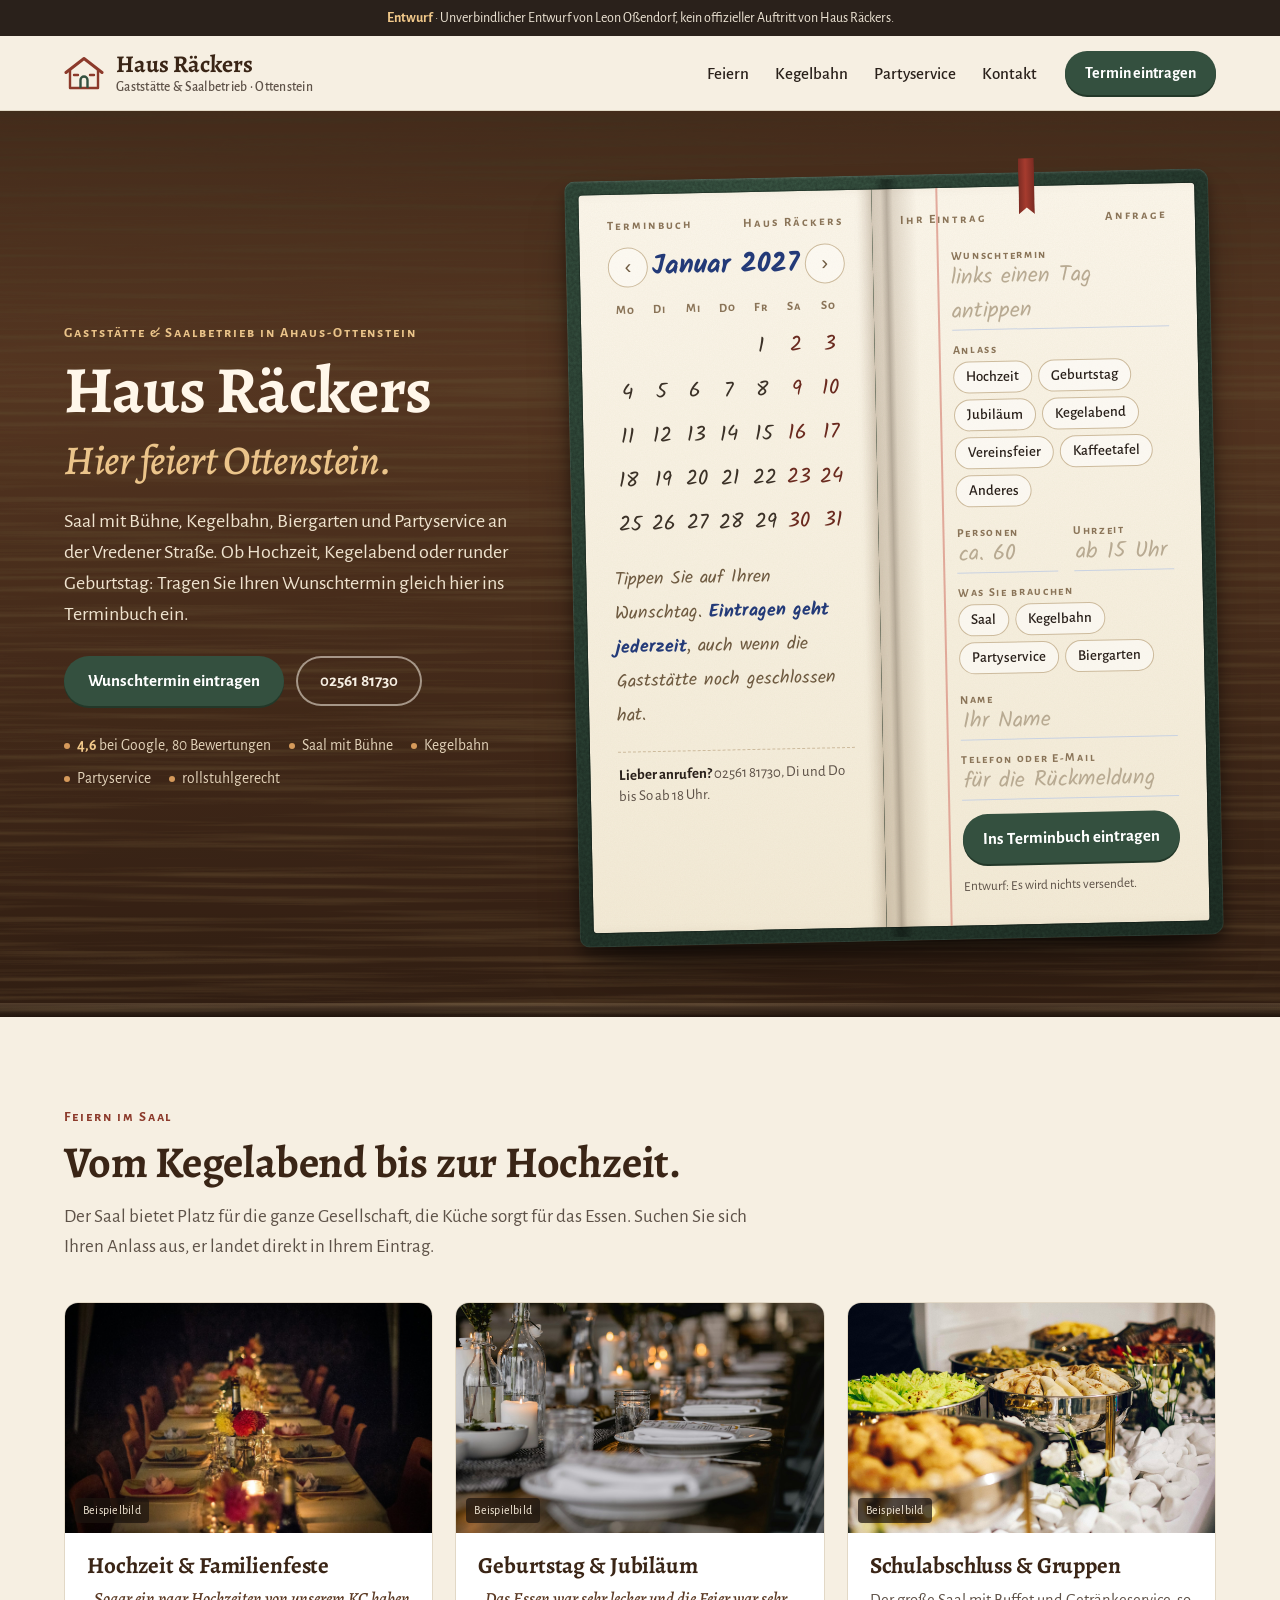
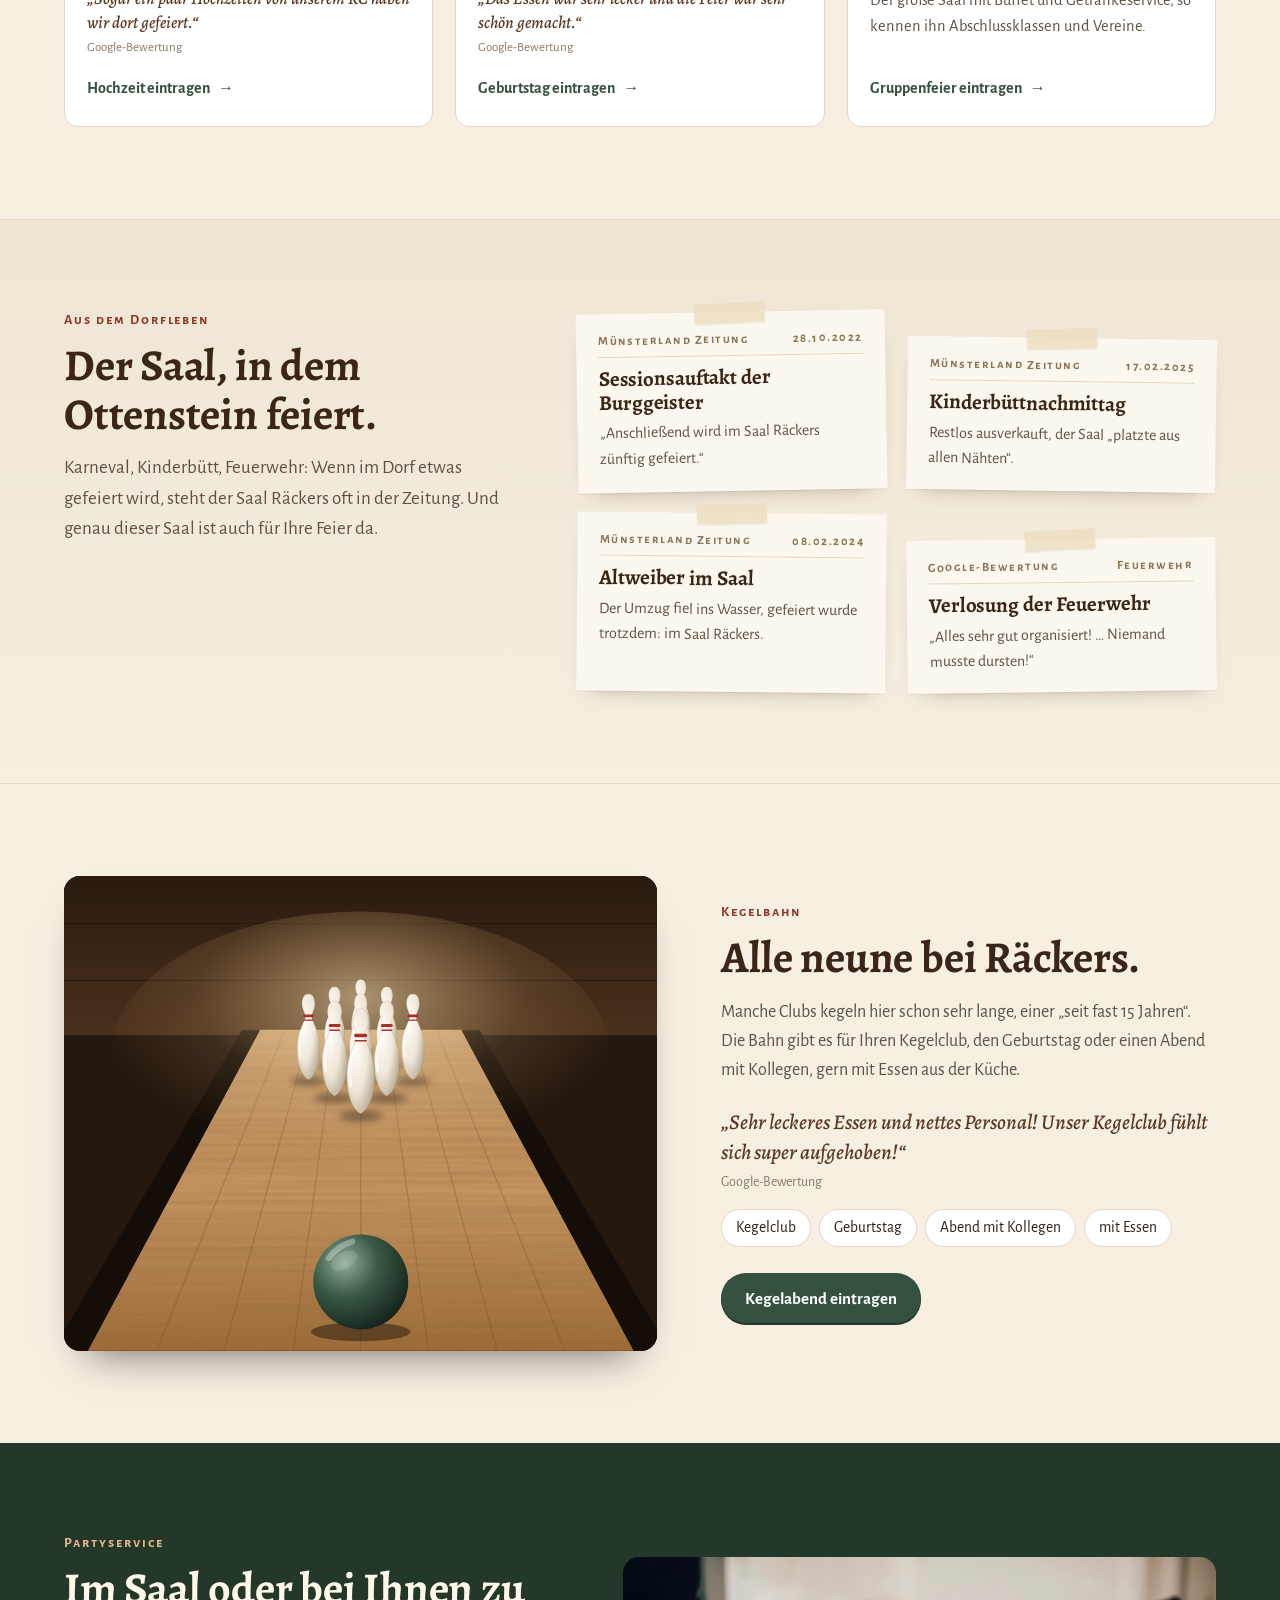
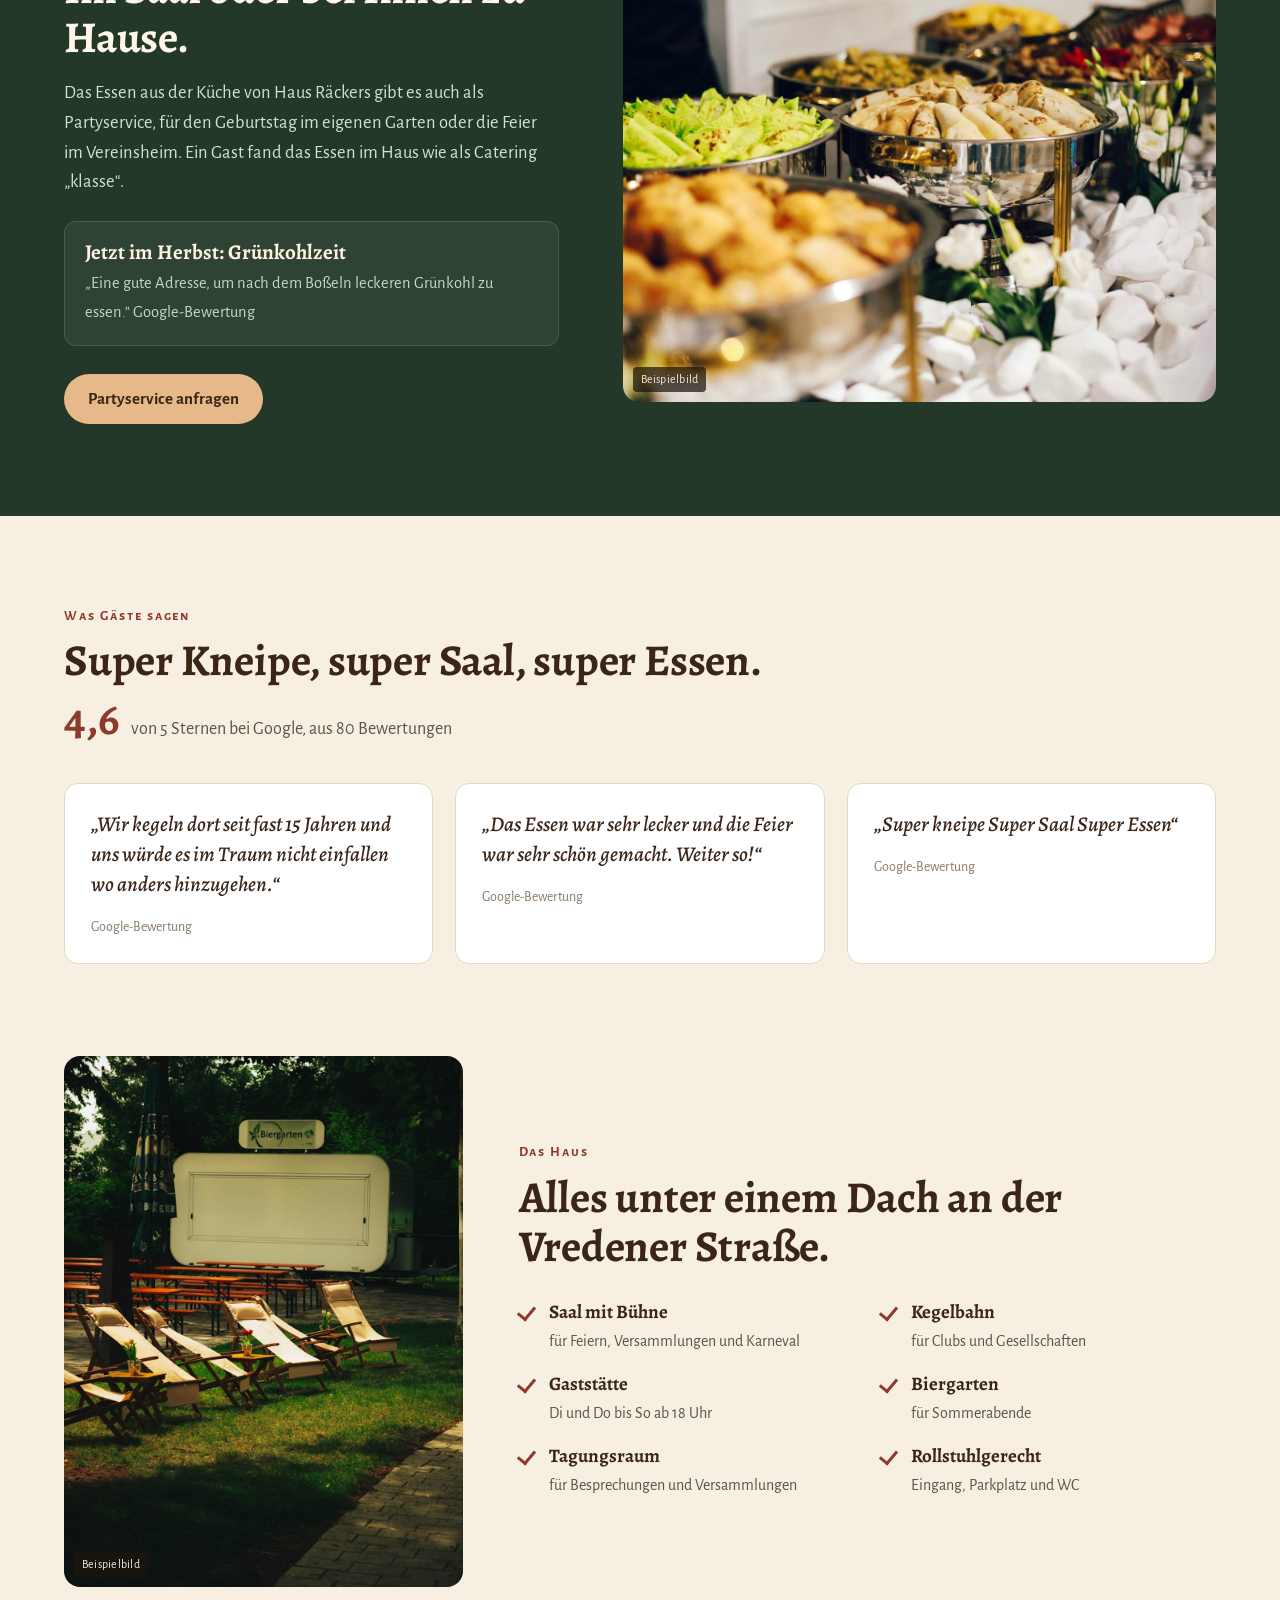
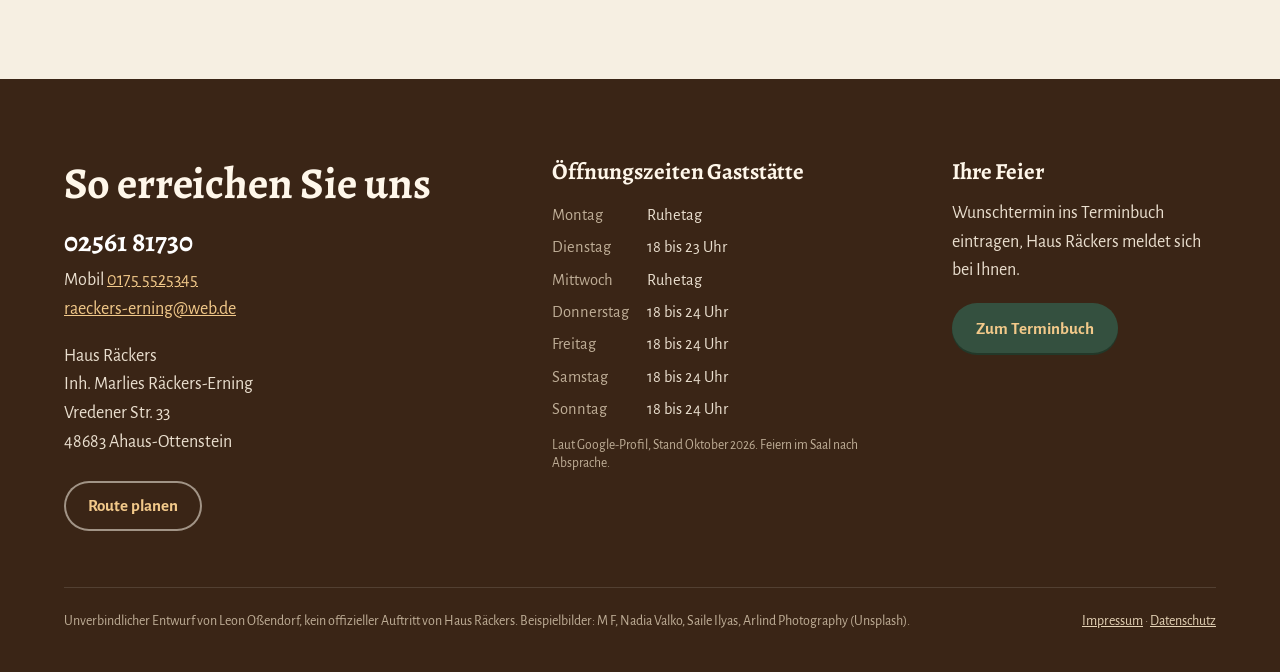
==== commit af98f45e: "Kegelkugel ohne Grifflöcher, Animation entfernt, Terminbuch-Feinschliff Co-Authored-By: Claude Opus " ====
--- a/index.html
+++ b/index.html
@@ -232,7 +232,7 @@
           <use href="#kg" x="256.6" y="104" width="30.7" height="83"/>
           <use href="#kg" x="233.0" y="110" width="34.0" height="92"/>
         </g>
-        <g class="kugel"><ellipse cx="250" cy="384" rx="42" ry="8" fill="#000" opacity=".4"/><circle cx="250" cy="342" r="40" fill="url(#kugelk)"/><circle cx="238" cy="328" r="4.4" fill="#0E1712"/><circle cx="256" cy="326" r="4.4" fill="#0E1712"/><circle cx="248" cy="342" r="5" fill="#0E1712"/><path d="M223 322a36 36 0 0 1 20-14" stroke="#fff" stroke-opacity=".32" stroke-width="5" stroke-linecap="round" fill="none"/></g>
+        <g><ellipse cx="250" cy="384" rx="42" ry="8" fill="#000" opacity=".4"/><circle cx="250" cy="342" r="40" fill="url(#kugelk)"/><ellipse cx="236" cy="324" rx="12" ry="7" fill="#fff" opacity=".12" transform="rotate(-30 236 324)"/><path d="M223 322a36 36 0 0 1 20-14" stroke="#fff" stroke-opacity=".32" stroke-width="5" stroke-linecap="round" fill="none"/></g>
       </svg>
     </div>
     <div>
